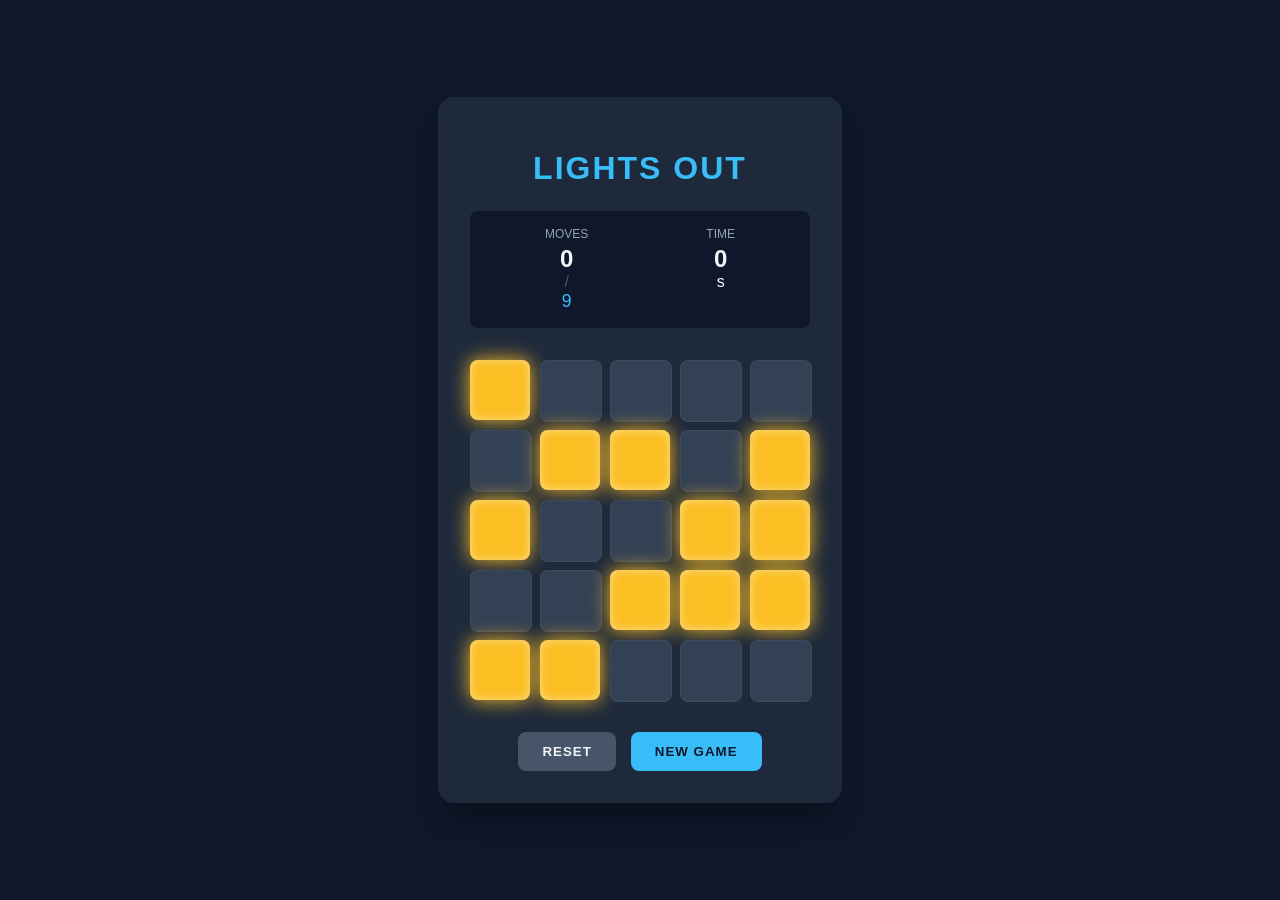
==== Lab6/index.html @ fa1a19df "Lab6 Init" ====
<!DOCTYPE html>
<html lang="en">
<head>
    <meta charset="UTF-8">
    <meta name="viewport" content="width=device-width, initial-scale=1.0">
    <title>Lights Out 5x5 - Neo Edition</title>
    <link rel="stylesheet" href="style.css">
</head>
<body>

    <div class="game-wrapper">
        <h1>Lights Out</h1>
        
        <div class="stats-container">
            <div class="stat-box">
                <span class="label">MOVES</span>
                <span id="move-count" class="value">0</span>
                <span class="target-divider">/</span>
                <span id="target-moves" class="value-target">0</span>
            </div>
            <div class="stat-box">
                <span class="label">TIME</span>
                <span id="timer" class="value">0</span><span class="unit">s</span>
            </div>
        </div>

        <div id="grid" class="grid"></div>

        <div class="controls">
            <button class="btn-secondary" id="reset-btn">RESET</button>
            <button class="btn-primary" id="new-game-btn">NEW GAME</button>
        </div>
    </div>

    <script src="script.js"></script>
</body>
</html>
---- Lab6/style.css ----
/* Основні налаштування */
body {
    margin: 0;
    padding: 0;
    font-family: 'Segoe UI', Roboto, Helvetica, Arial, sans-serif;
    background-color: #0f172a; /* Глибокий темно-синій */
    color: #f8fafc;
    display: flex;
    justify-content: center;
    align-items: center;
    min-height: 100vh;
}

.game-wrapper {
    text-align: center;
    background: #1e293b;
    padding: 2rem;
    border-radius: 1rem;
    box-shadow: 0 20px 25px -5px rgba(0, 0, 0, 0.3);
}

h1 {
    margin-bottom: 1.5rem;
    letter-spacing: 2px;
    color: #38bdf8;
    text-transform: uppercase;
}

/* Статистика */
.stats-container {
    display: flex;
    justify-content: space-around;
    margin-bottom: 2rem;
    background: #0f172a;
    padding: 1rem;
    border-radius: 0.5rem;
}

.stat-box {
    display: flex;
    flex-direction: column;
}

.label {
    font-size: 0.75rem;
    color: #94a3b8;
    margin-bottom: 0.25rem;
}

.value {
    font-size: 1.5rem;
    font-weight: bold;
    color: #f1f5f9;
}

.value-target {
    font-size: 1.1rem;
    color: #38bdf8;
}

.target-divider {
    color: #475569;
    margin: 0 4px;
}

/* Ігрова сітка */
.grid {
    display: grid;
    grid-template-columns: repeat(5, 60px);
    grid-template-rows: repeat(5, 60px);
    gap: 10px;
    margin-bottom: 2rem;
}

/* Клітинка (Вимкнена) */
.cell {
    width: 60px;
    height: 60px;
    background-color: #334155;
    border-radius: 8px;
    cursor: pointer;
    transition: all 0.2s ease;
    border: 1px solid rgba(255, 255, 255, 0.05);
}

.cell:hover {
    background-color: #475569;
}

/* Клітинка (Увімкнена) */
.cell.is-on {
    background-color: #fbbf24; /* Жовтий */
    box-shadow: 0 0 20px #fbbf24, inset 0 0 10px rgba(255, 255, 255, 0.5);
    border: none;
}

/* Кнопка */
.controls {
    display: flex;
    gap: 15px;
    justify-content: center;
}

.btn-primary, .btn-secondary {
    border: none;
    padding: 0.75rem 1.5rem;
    font-weight: bold;
    border-radius: 0.5rem;
    cursor: pointer;
    transition: all 0.3s;
    text-transform: uppercase;
    letter-spacing: 1px;
}

.btn-primary {
    background-color: #38bdf8;
    color: #0f172a;
}

.btn-primary:hover {
    background-color: #7dd3fc;
    transform: translateY(-2px);
}

.btn-secondary {
    background-color: #475569;
    color: #f1f5f9;
}

.btn-secondary:hover {
    background-color: #64748b;
}

/* Адаптація під мобільні */
@media (max-width: 400px) {
    .grid {
        grid-template-columns: repeat(5, 50px);
        grid-template-rows: repeat(5, 50px);
    }
    .cell {
        width: 50px;
        height: 50px;
    }
}
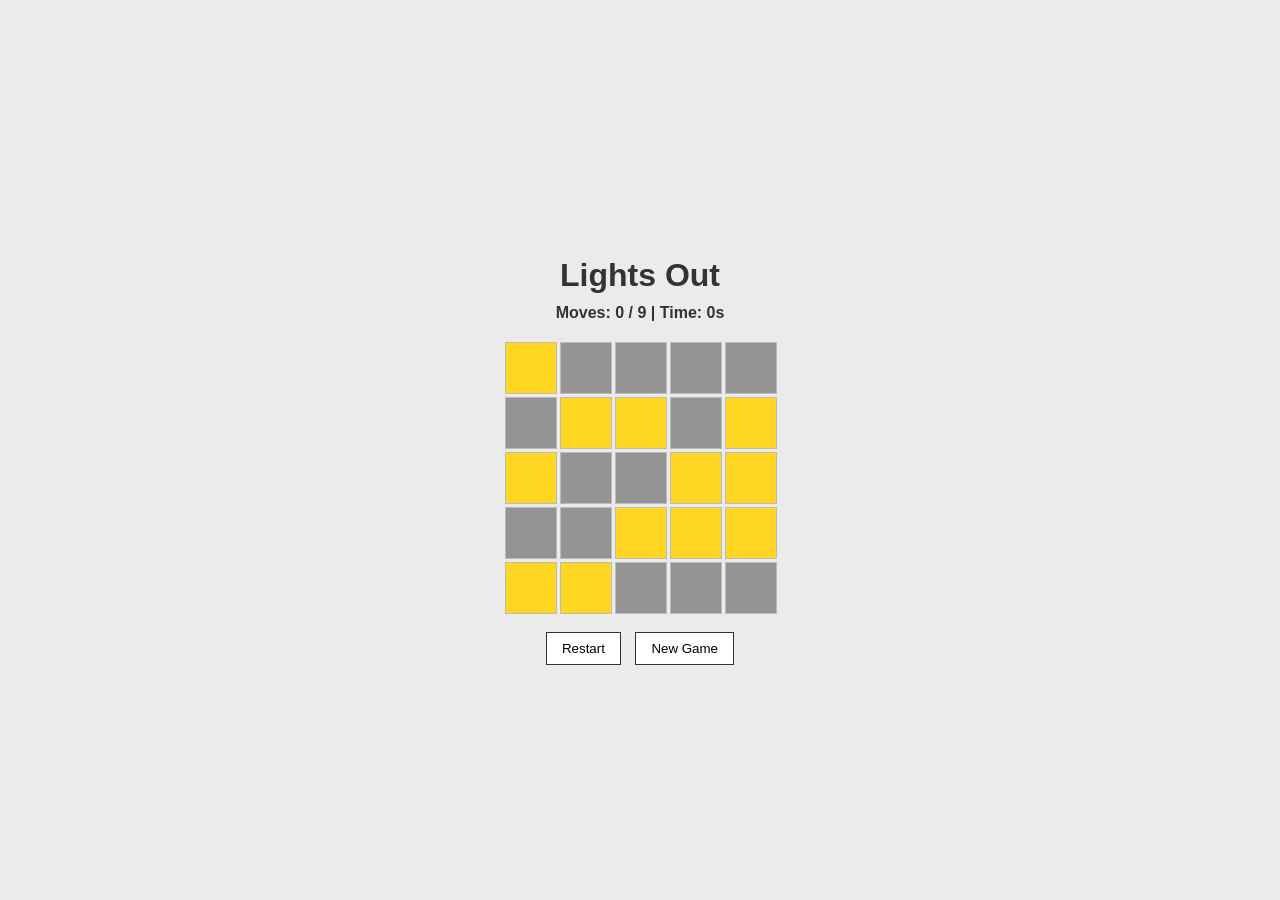
==== commit 22b2af27: "Lab6 finished version" ====
--- a/Lab6/index.html
+++ b/Lab6/index.html
@@ -3,32 +3,24 @@
 <head>
     <meta charset="UTF-8">
     <meta name="viewport" content="width=device-width, initial-scale=1.0">
-    <title>Lights Out 5x5 - Neo Edition</title>
+    <title>Lights Out</title>
     <link rel="stylesheet" href="style.css">
 </head>
 <body>
 
-    <div class="game-wrapper">
+    <div class="game-container">
         <h1>Lights Out</h1>
         
-        <div class="stats-container">
-            <div class="stat-box">
-                <span class="label">MOVES</span>
-                <span id="move-count" class="value">0</span>
-                <span class="target-divider">/</span>
-                <span id="target-moves" class="value-target">0</span>
-            </div>
-            <div class="stat-box">
-                <span class="label">TIME</span>
-                <span id="timer" class="value">0</span><span class="unit">s</span>
-            </div>
+        <div class="stats">
+            Moves: <span id="move-count">0</span> / <span id="target-moves">0</span>
+            | Time: <span id="timer">0</span>s
         </div>
 
         <div id="grid" class="grid"></div>
 
         <div class="controls">
-            <button class="btn-secondary" id="reset-btn">RESET</button>
-            <button class="btn-primary" id="new-game-btn">NEW GAME</button>
+            <button id="reset-btn">Restart</button>
+            <button id="new-game-btn">New Game</button>
         </div>
     </div>
 
--- a/Lab6/style.css
+++ b/Lab6/style.css
@@ -1,144 +1,55 @@
-/* Основні налаштування */
 body {
-    margin: 0;
-    padding: 0;
-    font-family: 'Segoe UI', Roboto, Helvetica, Arial, sans-serif;
-    background-color: #0f172a; /* Глибокий темно-синій */
-    color: #f8fafc;
+    font-family: sans-serif;
     display: flex;
     justify-content: center;
     align-items: center;
-    min-height: 100vh;
+    height: 100vh;
+    margin: 0;
+    background: #ebebeb;
+    color: #333;
 }
 
-.game-wrapper {
+.game-container {
     text-align: center;
-    background: #1e293b;
-    padding: 2rem;
-    border-radius: 1rem;
-    box-shadow: 0 20px 25px -5px rgba(0, 0, 0, 0.3);
 }
 
 h1 {
-    margin-bottom: 1.5rem;
-    letter-spacing: 2px;
-    color: #38bdf8;
-    text-transform: uppercase;
+    margin-bottom: 10px;
 }
 
-/* Статистика */
-.stats-container {
-    display: flex;
-    justify-content: space-around;
-    margin-bottom: 2rem;
-    background: #0f172a;
-    padding: 1rem;
-    border-radius: 0.5rem;
+.stats {
+    margin-bottom: 20px;
+    font-weight: bold;
 }
 
-.stat-box {
-    display: flex;
-    flex-direction: column;
+.grid {
+    display: grid;
+    grid-template-columns: repeat(5, 50px);
+    grid-template-rows: repeat(5, 50px);
+    gap: 5px;
+    margin-bottom: 20px;
 }
 
-.label {
-    font-size: 0.75rem;
-    color: #94a3b8;
-    margin-bottom: 0.25rem;
+.cell {
+    width: 50px;
+    height: 50px;
+    background-color: #949494;
+    border: 1px solid #bbb;
+    cursor: pointer;
 }
 
-.value {
-    font-size: 1.5rem;
-    font-weight: bold;
-    color: #f1f5f9;
+.cell.is-on {
+    background-color: #ffd621;
 }
 
-.value-target {
-    font-size: 1.1rem;
-    color: #38bdf8;
+button {
+    padding: 8px 15px;
+    margin: 0 5px;
+    cursor: pointer;
+    background: white;
+    border: 1px solid #333;
 }
 
-.target-divider {
-    color: #475569;
-    margin: 0 4px;
-}
-
-/* Ігрова сітка */
-.grid {
-    display: grid;
-    grid-template-columns: repeat(5, 60px);
-    grid-template-rows: repeat(5, 60px);
-    gap: 10px;
-    margin-bottom: 2rem;
-}
-
-/* Клітинка (Вимкнена) */
-.cell {
-    width: 60px;
-    height: 60px;
-    background-color: #334155;
-    border-radius: 8px;
-    cursor: pointer;
-    transition: all 0.2s ease;
-    border: 1px solid rgba(255, 255, 255, 0.05);
-}
-
-.cell:hover {
-    background-color: #475569;
-}
-
-/* Клітинка (Увімкнена) */
-.cell.is-on {
-    background-color: #fbbf24; /* Жовтий */
-    box-shadow: 0 0 20px #fbbf24, inset 0 0 10px rgba(255, 255, 255, 0.5);
-    border: none;
-}
-
-/* Кнопка */
-.controls {
-    display: flex;
-    gap: 15px;
-    justify-content: center;
-}
-
-.btn-primary, .btn-secondary {
-    border: none;
-    padding: 0.75rem 1.5rem;
-    font-weight: bold;
-    border-radius: 0.5rem;
-    cursor: pointer;
-    transition: all 0.3s;
-    text-transform: uppercase;
-    letter-spacing: 1px;
-}
-
-.btn-primary {
-    background-color: #38bdf8;
-    color: #0f172a;
-}
-
-.btn-primary:hover {
-    background-color: #7dd3fc;
-    transform: translateY(-2px);
-}
-
-.btn-secondary {
-    background-color: #475569;
-    color: #f1f5f9;
-}
-
-.btn-secondary:hover {
-    background-color: #64748b;
-}
-
-/* Адаптація під мобільні */
-@media (max-width: 400px) {
-    .grid {
-        grid-template-columns: repeat(5, 50px);
-        grid-template-rows: repeat(5, 50px);
-    }
-    .cell {
-        width: 50px;
-        height: 50px;
-    }
+button:hover {
+    background: #eee;
 }
